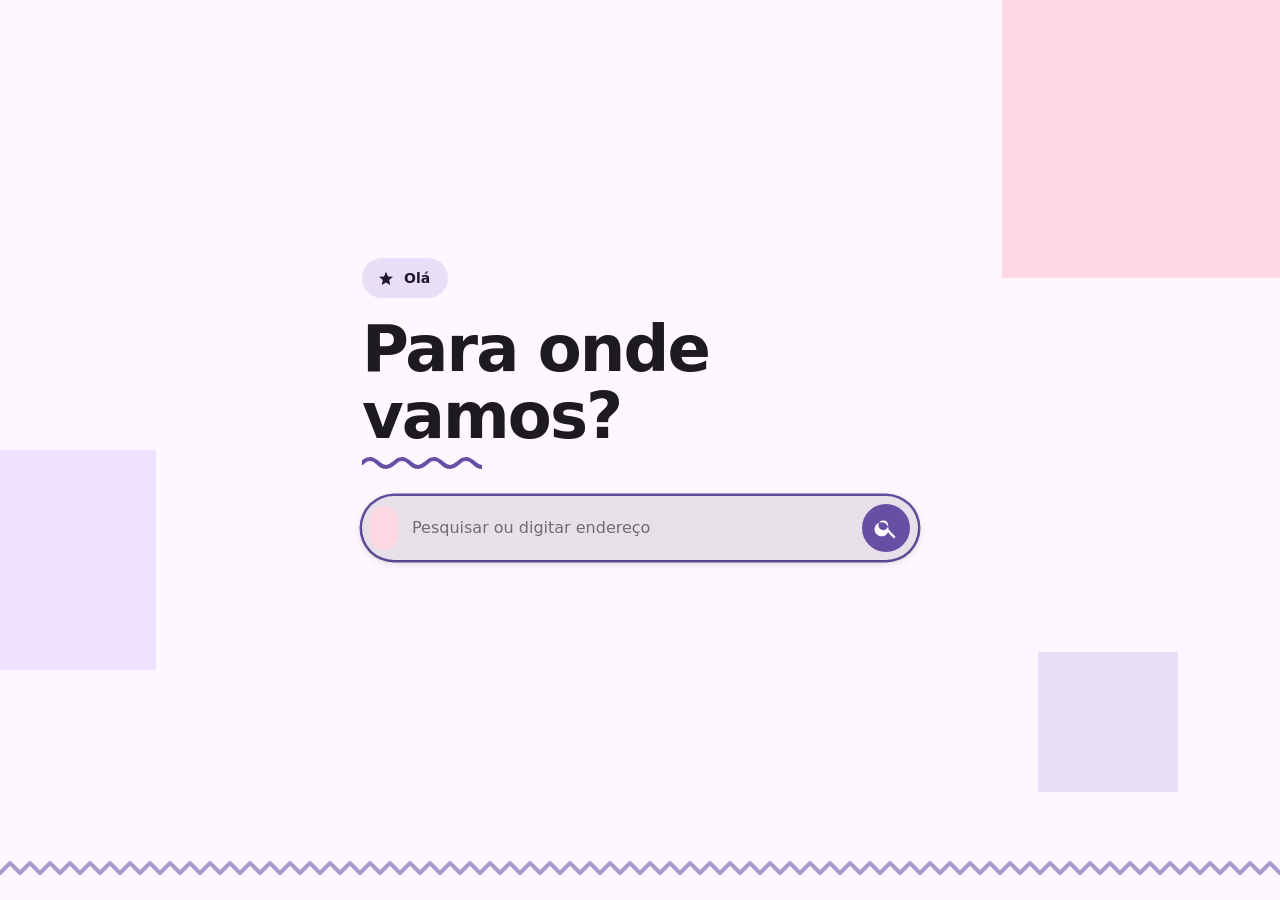
==== index.html @ 241b17d3 "Add icon code for Claude in favorites list" ====
<!DOCTYPE html>
<html lang="pt-BR"><head><meta charset="utf-8">
<meta name="viewport" content="width=device-width, initial-scale=1">
<meta name="color-scheme" content="light dark">
<title>Início</title>
<style>
:root{
  color-scheme:light dark;
  --surface:#FEF7FF;--on-surface:#1D1B20;--on-surface-variant:#49454F;
  --primary:#6750A4;--on-primary:#fff;--primary-container:#EADDFF;--on-primary-container:#21005D;
  --secondary-container:#E8DEF8;--on-secondary-container:#1D192B;
  --tertiary-container:#FFD8E4;--on-tertiary-container:#31111D;
  --surface-high:#ECE6F0;--surface-highest:#E6E0E9;
  --spring:cubic-bezier(.34,1.56,.64,1);--smooth:cubic-bezier(.2,0,0,1);
  --font:"Google Sans Flex","Google Sans","Roboto Flex",Roboto,"Segoe UI Variable","Segoe UI",system-ui,sans-serif;
}
@media (prefers-color-scheme:dark){:root{
  --surface:#141218;--on-surface:#E6E0E9;--on-surface-variant:#CAC4D0;
  --primary:#D0BCFF;--on-primary:#381E72;--primary-container:#4F378B;--on-primary-container:#EADDFF;
  --secondary-container:#4A4458;--on-secondary-container:#E8DEF8;
  --tertiary-container:#633B48;--on-tertiary-container:#FFD8E4;
  --surface-high:#2B2930;--surface-highest:#36343B;
}}
/* paleta dinâmica a partir da cor de destaque do Windows (se o navegador não entender, usa a paleta acima) */
@supports (color:oklch(from AccentColor l c h)){
  :root{
    --surface:oklch(from AccentColor .98 .008 h);--on-surface:oklch(from AccentColor .2 .02 h);--on-surface-variant:oklch(from AccentColor .42 .025 h);
    --primary:oklch(from AccentColor .46 .16 h);--on-primary:#fff;
    --primary-container:oklch(from AccentColor .91 .06 h);--on-primary-container:oklch(from AccentColor .25 .09 h);
    --secondary-container:oklch(from AccentColor .92 .03 h);--on-secondary-container:oklch(from AccentColor .25 .04 h);
    --tertiary-container:oklch(from AccentColor .91 .06 calc(h + 60));--on-tertiary-container:oklch(from AccentColor .25 .08 calc(h + 60));
    --surface-high:oklch(from AccentColor .93 .015 h);--surface-highest:oklch(from AccentColor .9 .02 h);
  }
  @media (prefers-color-scheme:dark){:root{
    --surface:oklch(from AccentColor .17 .012 h);--on-surface:oklch(from AccentColor .92 .01 h);--on-surface-variant:oklch(from AccentColor .8 .02 h);
    --primary:oklch(from AccentColor .8 .12 h);--on-primary:oklch(from AccentColor .25 .09 h);
    --primary-container:oklch(from AccentColor .36 .1 h);--on-primary-container:oklch(from AccentColor .91 .05 h);
    --secondary-container:oklch(from AccentColor .38 .04 h);--on-secondary-container:oklch(from AccentColor .91 .03 h);
    --tertiary-container:oklch(from AccentColor .38 .08 calc(h + 60));--on-tertiary-container:oklch(from AccentColor .91 .05 calc(h + 60));
    --surface-high:oklch(from AccentColor .24 .018 h);--surface-highest:oklch(from AccentColor .29 .02 h);
  }}
}
*{margin:0;padding:0;box-sizing:border-box}
html,body{min-height:100%}
body{background:var(--surface);color:var(--on-surface);font-family:var(--font);display:grid;place-items:center;min-height:100vh;overflow-x:hidden}

/* fundo: formas que se transformam + zigzag */
#bg{position:fixed;inset:0;overflow:hidden;pointer-events:none;z-index:0}
#bg i{position:absolute;display:block}
.s1{width:min(38vw,380px);aspect-ratio:1;top:-8vw;right:-8vw;background:var(--tertiary-container);animation:morph 14s var(--smooth) infinite alternate,spin 40s linear infinite}
.s2{width:min(22vw,220px);aspect-ratio:1;top:50%;left:-5vw;background:var(--primary-container);opacity:.8;animation:morph 11s var(--smooth) infinite alternate-reverse,spin 32s linear infinite reverse}
.s3{width:min(14vw,140px);aspect-ratio:1;bottom:12vh;right:8vw;background:var(--secondary-container);animation:morph 9s var(--smooth) infinite alternate,spin 24s linear infinite}
@keyframes morph{0%{border-radius:50%}25%{border-radius:38% 62% 56% 44%/50% 38% 62% 50%}50%{border-radius:28%}75%{border-radius:62% 38% 30% 70%/42% 62% 38% 58%}100%{border-radius:50% 18% 50% 18%}}
@keyframes spin{to{transform:rotate(360deg)}}
.zz{left:0;right:0;bottom:22px;height:20px;background:var(--primary);opacity:.55;
  -webkit-mask:url("data:image/svg+xml;utf8,<svg xmlns='http://www.w3.org/2000/svg' width='40' height='20' viewBox='0 0 40 20'><path d='M0 15 L10 5 L20 15 L30 5 L40 15' fill='none' stroke='black' stroke-width='4' stroke-linejoin='round' stroke-linecap='round'/></svg>") repeat-x 0 0/40px 20px;
  mask:url("data:image/svg+xml;utf8,<svg xmlns='http://www.w3.org/2000/svg' width='40' height='20' viewBox='0 0 40 20'><path d='M0 15 L10 5 L20 15 L30 5 L40 15' fill='none' stroke='black' stroke-width='4' stroke-linejoin='round' stroke-linecap='round'/></svg>") repeat-x 0 0/40px 20px;
  animation:slide 3s linear infinite}
@keyframes slide{to{-webkit-mask-position:40px 0;mask-position:40px 0}}

main{position:relative;z-index:1;width:100%;max-width:600px;padding:32px 22px 80px}
main>*{animation:rise .8s var(--spring) both}
.chip{animation-delay:.02s}h1{animation-delay:.08s}.wave{animation-delay:.14s}form{animation-delay:.2s}#fav{animation-delay:.3s}
@keyframes rise{from{opacity:0;transform:translateY(26px) scale(.96)}to{opacity:1;transform:none}}

.chip{display:inline-flex;align-items:center;gap:8px;height:40px;padding:0 18px 0 14px;border-radius:20px;background:var(--secondary-container);color:var(--on-secondary-container);font-size:14px;font-weight:600}
h1{margin:18px 0 6px;font-size:clamp(42px,9vw,64px);line-height:1.04;font-weight:800;letter-spacing:-.03em}
.wave{display:block;width:120px;height:14px;margin:0 0 26px;background:var(--primary);
  -webkit-mask:url("data:image/svg+xml;utf8,<svg xmlns='http://www.w3.org/2000/svg' width='32' height='14' viewBox='0 0 32 14'><path d='M0 7 Q8 -1 16 7 T32 7' fill='none' stroke='black' stroke-width='4' stroke-linecap='round'/></svg>") repeat-x 0 0/32px 14px;
  mask:url("data:image/svg+xml;utf8,<svg xmlns='http://www.w3.org/2000/svg' width='32' height='14' viewBox='0 0 32 14'><path d='M0 7 Q8 -1 16 7 T32 7' fill='none' stroke='black' stroke-width='4' stroke-linecap='round'/></svg>") repeat-x 0 0/32px 14px;
  animation:rise .8s var(--spring) .14s both,wave 1.4s linear infinite}
@keyframes wave{to{-webkit-mask-position:32px 0;mask-position:32px 0}}

form{display:flex;align-items:center;height:64px;padding:0 8px;border-radius:32px;background:var(--surface-high);box-shadow:0 1px 3px rgba(0,0,0,.18),0 0 0 0 var(--primary);transition:box-shadow .3s var(--smooth),background .3s}
form:focus-within{background:var(--surface-highest);box-shadow:0 2px 8px rgba(0,0,0,.2),0 0 0 2.5px var(--primary)}
select{appearance:none;-webkit-appearance:none;height:44px;padding:0 14px;border:none;outline:none;border-radius:22px;background:var(--tertiary-container);color:var(--on-tertiary-container);font:600 13px var(--font);text-align:center;cursor:pointer;transition:border-radius .35s var(--spring)}
select:active{border-radius:12px}
input{flex:1;min-width:0;height:64px;padding:0 14px;border:none;outline:none;background:transparent;color:var(--on-surface);caret-color:var(--primary);font:500 16px var(--font)}
input::placeholder{color:var(--on-surface-variant);opacity:.75;font-weight:400}
button{display:grid;place-items:center;flex:none;width:48px;height:48px;border:none;outline:none;border-radius:50%;background:var(--primary);color:var(--on-primary);cursor:pointer;transition:border-radius .35s var(--spring),transform .35s var(--spring)}
button:active{border-radius:16px;transform:scale(.9)}

/* atalhos */
#fav{display:flex;flex-wrap:wrap;justify-content:center;gap:10px 14px;margin-top:34px}
#fav a{width:76px;text-align:center;text-decoration:none;color:var(--on-surface-variant);font-size:12px;font-weight:500}
#fav b{display:grid;place-items:center;width:64px;height:64px;margin:0 auto 6px;font:700 22px var(--font);transition:border-radius .45s var(--spring),transform .45s var(--spring)}
#fav b.ni{font-family:NF,sans-serif;font-weight:400;font-size:28px}
#fav a:nth-child(5n+1) b{border-radius:50%;background:var(--primary-container);color:var(--on-primary-container)}
#fav a:nth-child(5n+2) b{border-radius:24px;background:var(--tertiary-container);color:var(--on-tertiary-container)}
#fav a:nth-child(5n+3) b{border-radius:32px 32px 14px 14px;background:var(--secondary-container);color:var(--on-secondary-container)}
#fav a:nth-child(5n+4) b{border-radius:62% 38% 55% 45%/45% 55% 45% 55%;background:var(--primary);color:var(--on-primary)}
#fav a:nth-child(5n) b{border-radius:30px 6px 30px 6px;background:var(--surface-highest);color:var(--on-surface)}
#fav a:hover b{transform:scale(1.08)}
#fav a:active b{border-radius:14px;transform:scale(.88)}
@media (prefers-reduced-motion:reduce){*{animation:none!important;transition:none!important}}
</style></head>
<body>
<div id="bg" aria-hidden="true"><i class="s1"></i><i class="s2"></i><i class="s3"></i><i class="zz"></i></div>
<main>
  <div class="chip"><svg viewBox="0 0 24 24" width="20" height="20" aria-hidden="true"><path fill="currentColor" d="M12 17.3l-5.2 3.1 1.4-5.9L3.6 10.6l6-.5L12 4.5l2.4 5.6 6 .5-4.6 3.9 1.4 5.9z"/></svg><span id="greet">Olá</span></div>
  <h1>Para onde<br>vamos?</h1>
  <i class="wave" aria-hidden="true"></i>
  <form id="f"><select id="eng" aria-label="Buscador"></select><input id="q" type="text" placeholder="Pesquisar ou digitar endereço" autocomplete="off" autofocus><button type="submit" aria-label="Pesquisar"><svg viewBox="0 0 24 24" width="26" height="26"><path fill="currentColor" d="M15.5 14h-.8l-.3-.3A6.5 6.5 0 1 0 14 15.5l.3.3v.8l5 5 1.5-1.5-5-5zm-6 0a4.5 4.5 0 1 1 0-9 4.5 4.5 0 0 1 0 9z"/></svg></button></form>
  <nav id="fav"></nav>
</main>
<script>
/* ===== EDITE AQUI ===== */
var ENGINES={ /* o primeiro é o padrão */
  br:["Brave","https://search.brave.com/search?q="],
  gg:["Google","https://www.google.com/search?q="],
  dd:["DuckDuckGo","https://duckduckgo.com/?q="],
  yt:["YouTube","https://www.youtube.com/results?search_query="],
  wk:["Wikipédia","https://pt.wikipedia.org/w/index.php?search="]
};
var FONT="fonts/SymbolsNerdFontMono-Regular.ttf";/* caminho da fonte, a partir deste index.html */
var FAVS=[ /* [nome, endereço, ícone (opcional, código da fonte Nerd)] */
  ["YouTube","https://www.youtube.com","\uf16a"],
  ["GitHub","https://github.com","\uf09b"],
  ["Claude","https://claude.ai",\\uec82],
  ["Reddit","https://www.reddit.com","\uf1a1"],
  ["Wikipédia","https://pt.wikipedia.org","\uf266"]
];
/* ======================= */
var $=function(i){return document.getElementById(i)};
var h=new Date().getHours();
$("greet").textContent=h<5?"Boa madrugada":h<12?"Bom dia":h<18?"Boa tarde":"Boa noite";
var eng=$("eng"),k,s="";
for(k in ENGINES)s+='<option value="'+k+'">'+ENGINES[k][0]+'</option>';
eng.innerHTML=s;
try{if(ENGINES[localStorage.se])eng.value=localStorage.se}catch(e){}
eng.onchange=function(){try{localStorage.se=eng.value}catch(e){}};
$("f").onsubmit=function(e){
  e.preventDefault();
  var v=$("q").value.trim();if(!v)return;
  if(/^(https?:\/\/|file:\/\/|about:)/i.test(v))location.href=v;
  else if(/^[^\s]+\.[a-z]{2,}(\/\S*)?$/i.test(v))location.href="https://"+v;
  else location.href=ENGINES[eng.value][1]+encodeURIComponent(v);
};
$("fav").innerHTML=FAVS.map(function(f,i){
  return '<a href="'+f[1]+'"><b id="ic'+i+'">'+f[0].charAt(0).toUpperCase()+'</b>'+f[0]+'</a>';
}).join("");
/* ícones Nerd Font: só trocam a letra se a fonte carregar de verdade */
try{
  new FontFace("NF","url("+FONT+")").load().then(function(face){
    document.fonts.add(face);
    FAVS.forEach(function(f,i){
      if(f[2]){var b=$("ic"+i);b.textContent=f[2];b.classList.add("ni")}
    });
  }).catch(function(){});
}catch(e){}
</script>
</body></html>
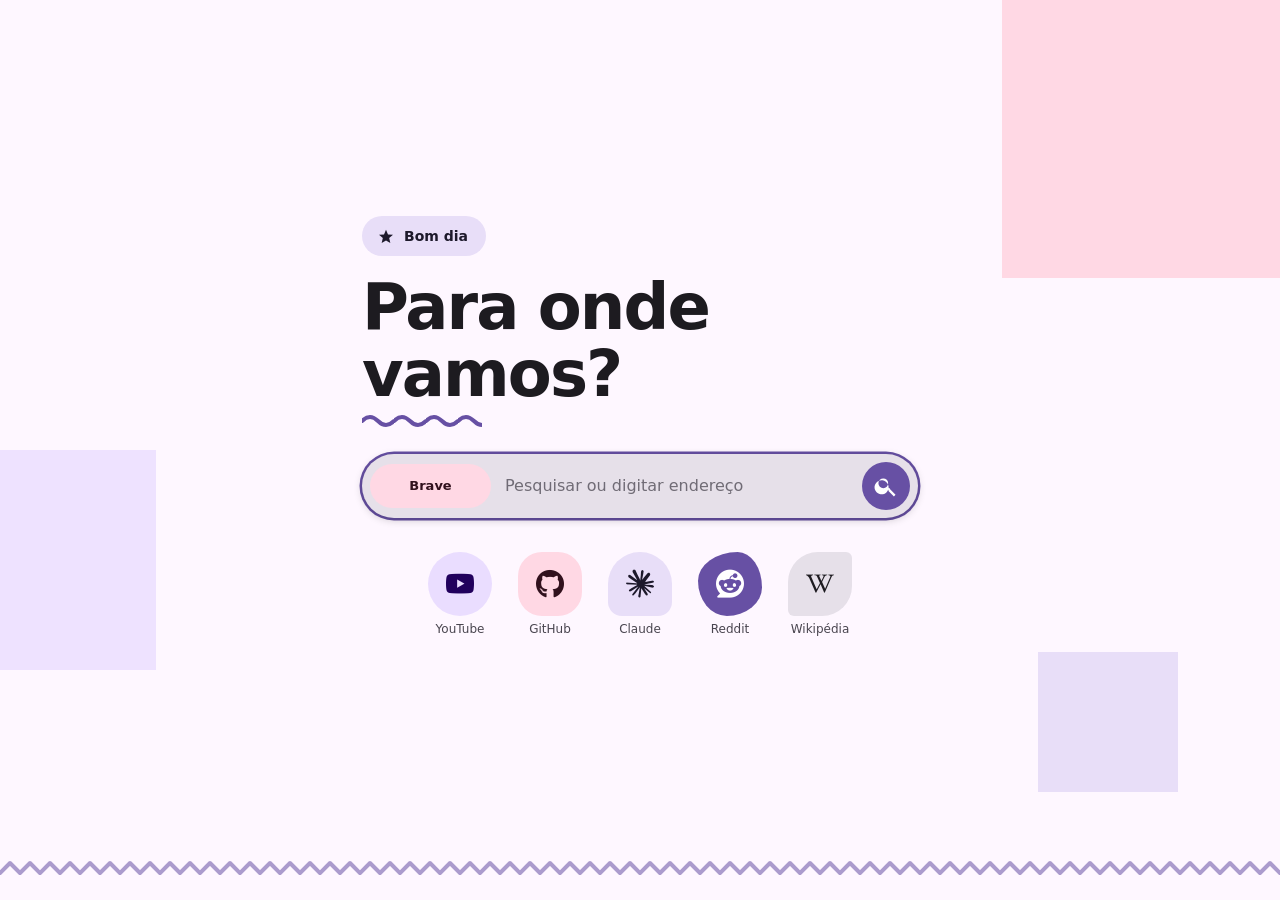
==== commit 12d945b3: "Fix formatting issue in FAVS array" ====
--- a/index.html
+++ b/index.html
@@ -116,7 +116,7 @@
 var FAVS=[ /* [nome, endereço, ícone (opcional, código da fonte Nerd)] */
   ["YouTube","https://www.youtube.com","\uf16a"],
   ["GitHub","https://github.com","\uf09b"],
-  ["Claude","https://claude.ai",\\uec82],
+  ["Claude","https://claude.ai","\uec82"],
   ["Reddit","https://www.reddit.com","\uf1a1"],
   ["Wikipédia","https://pt.wikipedia.org","\uf266"]
 ];
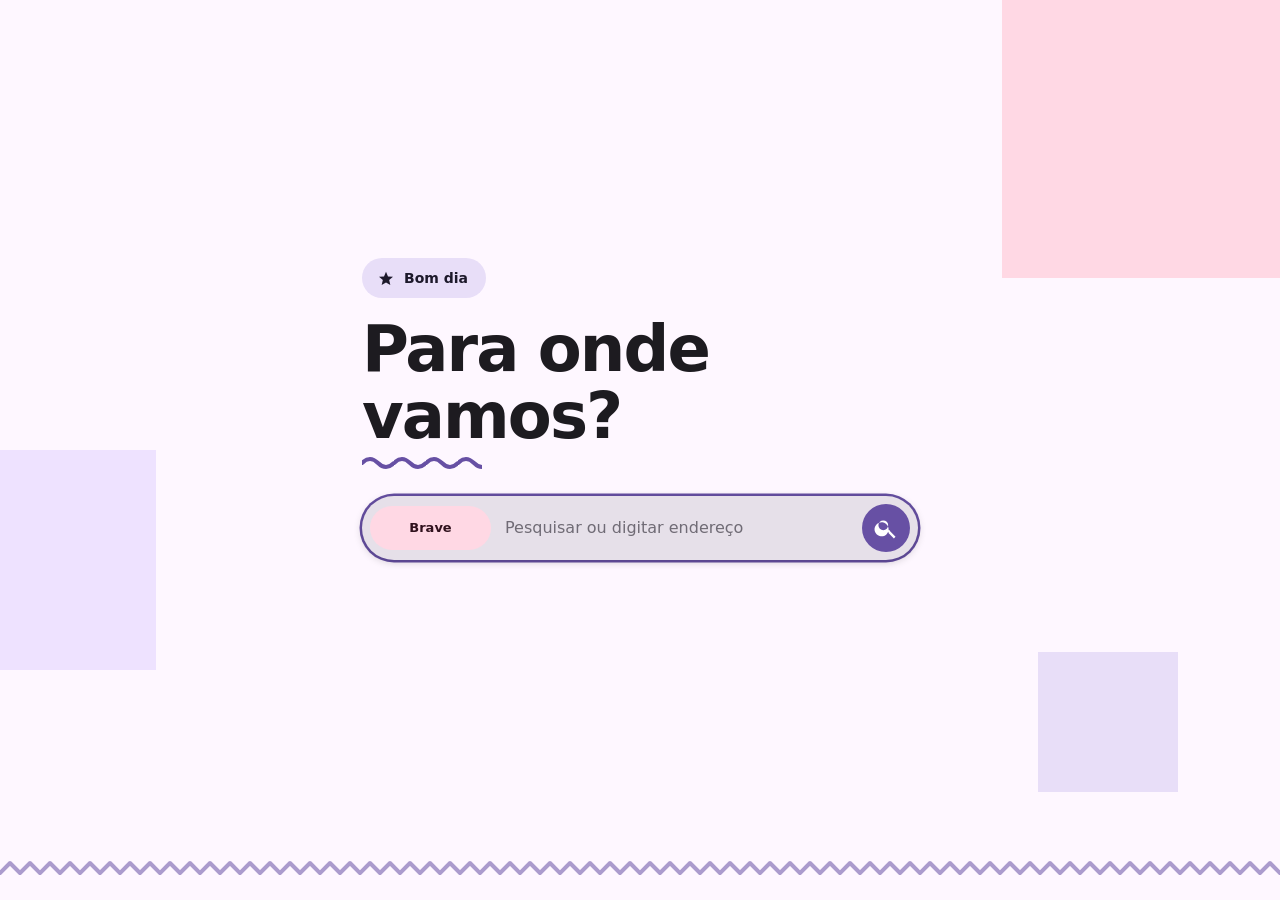
==== commit c37279d3: "Add Material Design 3 link to index.html" ====
--- a/index.html
+++ b/index.html
@@ -3,6 +3,7 @@
 <meta name="viewport" content="width=device-width, initial-scale=1">
 <meta name="color-scheme" content="light dark">
 <title>Início</title>
+<link rel="icon" type="image/svg+xml" href="data:image/svg+xml,%3Csvg xmlns='http://www.w3.org/2000/svg' viewBox='0 0 32 32'%3E%3Cpath d='M16 2c7 0 14 5 14 13s-6 15-14 15S2 23 2 16 9 2 16 2z' fill='%236750A4'/%3E%3Cpolygon points='16,7 18.6,13 25,13.6 20.2,17.8 21.6,24 16,20.7 10.4,24 11.8,17.8 7,13.6 13.4,13' fill='white'/%3E%3C/svg%3E">
 <style>
 :root{
   color-scheme:light dark;
@@ -112,13 +113,14 @@
   yt:["YouTube","https://www.youtube.com/results?search_query="],
   wk:["Wikipédia","https://pt.wikipedia.org/w/index.php?search="]
 };
-var FONT="fonts/SymbolsNerdFontMono-Regular.ttf";/* caminho da fonte, a partir deste index.html */
+var FONT="fonts/SymbolsNerdFontMono-Regular.ttf"; /* caminho da fonte, a partir deste index.html */
 var FAVS=[ /* [nome, endereço, ícone (opcional, código da fonte Nerd)] */
   ["YouTube","https://www.youtube.com","\uf16a"],
   ["GitHub","https://github.com","\uf09b"],
   ["Claude","https://claude.ai","\uec82"],
   ["Reddit","https://www.reddit.com","\uf1a1"],
   ["Wikipédia","https://pt.wikipedia.org","\uf266"]
+  ["Material Design 3","https://m3.material.io/","\udb82\udd86"]
 ];
 /* ======================= */
 var $=function(i){return document.getElementById(i)};
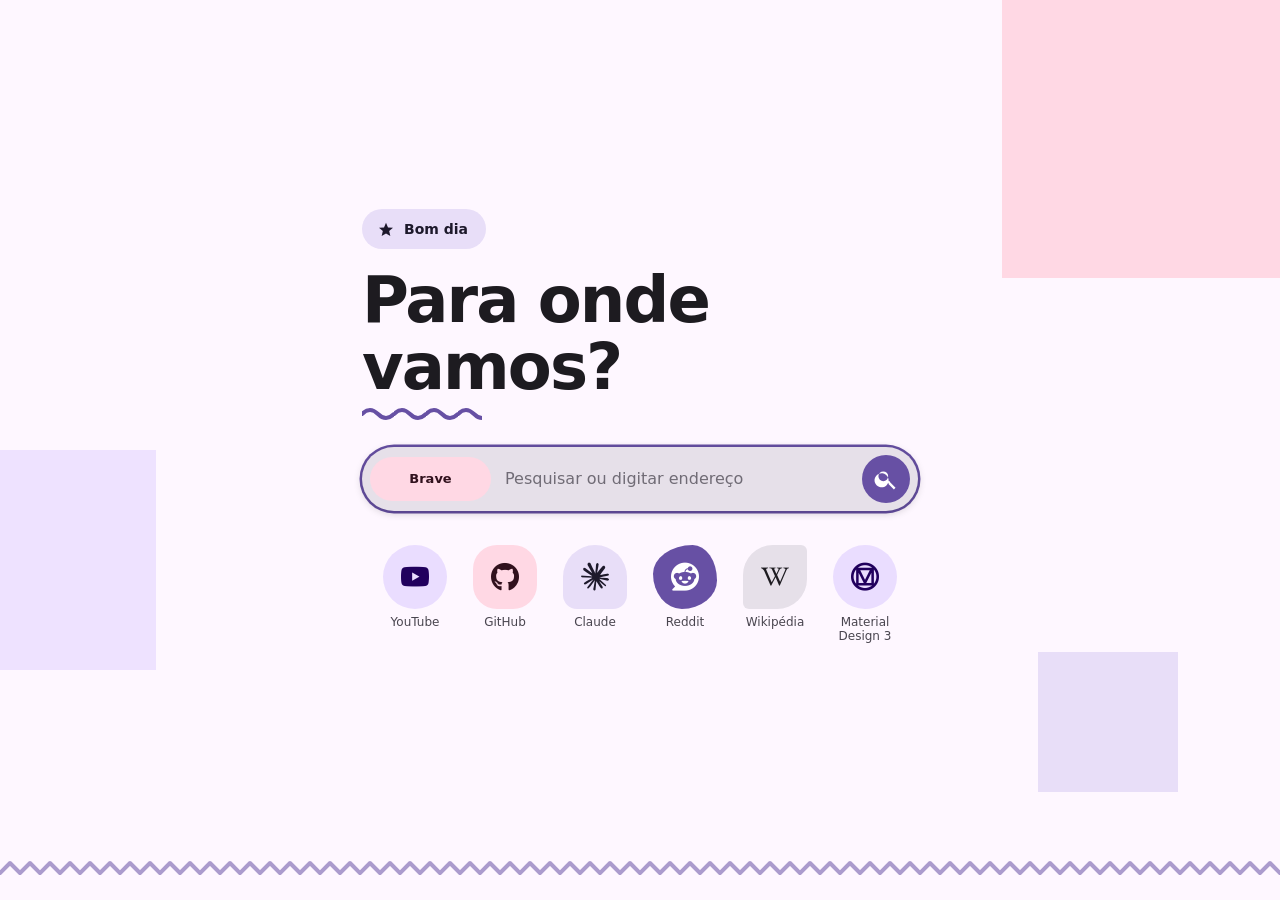
==== commit 781d0d7f: "Fix syntax error in index.html" ====
--- a/index.html
+++ b/index.html
@@ -119,8 +119,8 @@
   ["GitHub","https://github.com","\uf09b"],
   ["Claude","https://claude.ai","\uec82"],
   ["Reddit","https://www.reddit.com","\uf1a1"],
-  ["Wikipédia","https://pt.wikipedia.org","\uf266"]
-  ["Material Design 3","https://m3.material.io/","\udb82\udd86"]
+  ["Wikipédia","https://pt.wikipedia.org","\uf266"],
+  ["Material Design 3","https://m3.material.io","\udb82\udd86"],
 ];
 /* ======================= */
 var $=function(i){return document.getElementById(i)};
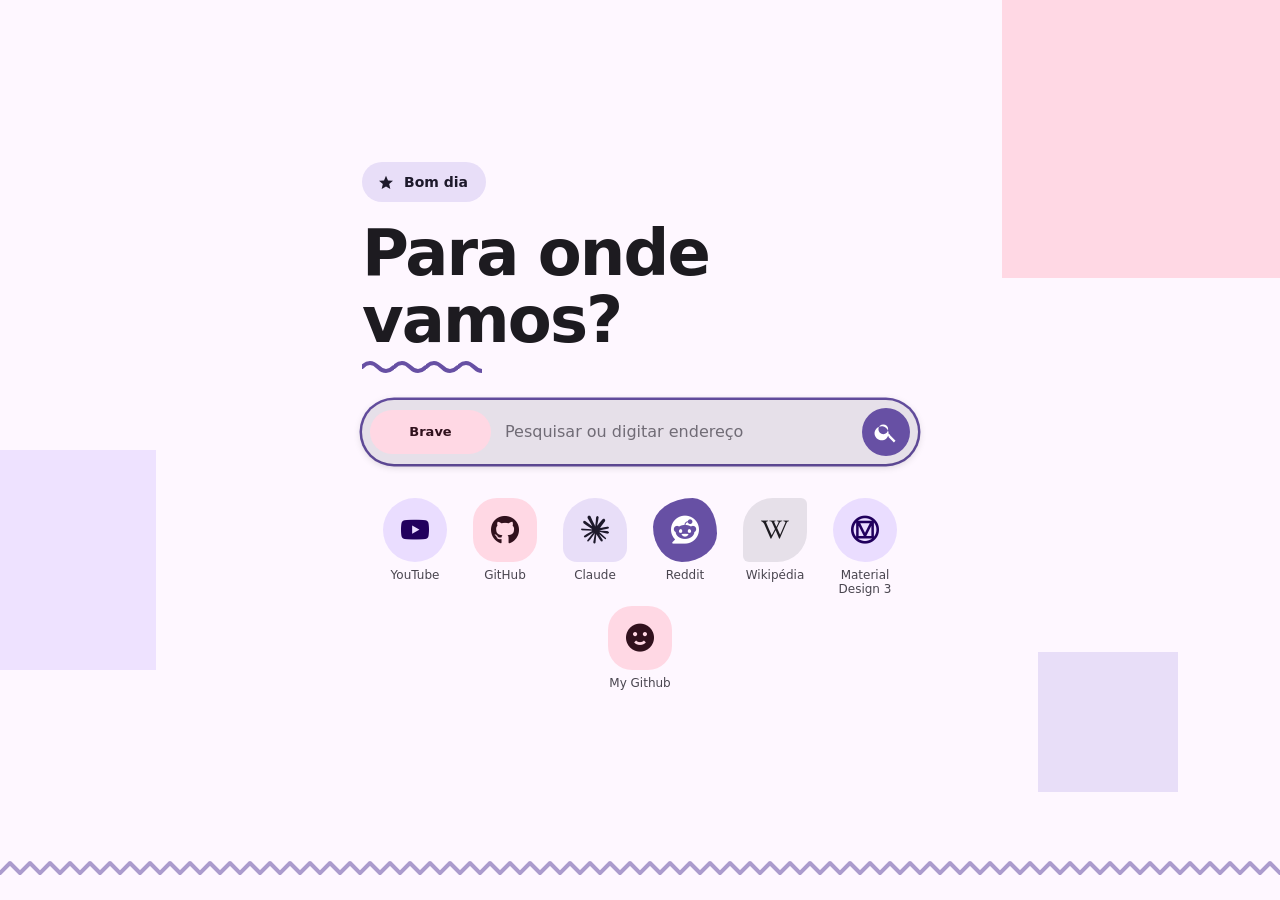
==== commit 6e7e3985: "Add link to My GitHub in index.html" ====
--- a/index.html
+++ b/index.html
@@ -121,6 +121,7 @@
   ["Reddit","https://www.reddit.com","\uf1a1"],
   ["Wikipédia","https://pt.wikipedia.org","\uf266"],
   ["Material Design 3","https://m3.material.io","\udb82\udd86"],
+  ["My Github","https://github.com/VitzzALT","\udb83\udc71"],
 ];
 /* ======================= */
 var $=function(i){return document.getElementById(i)};
